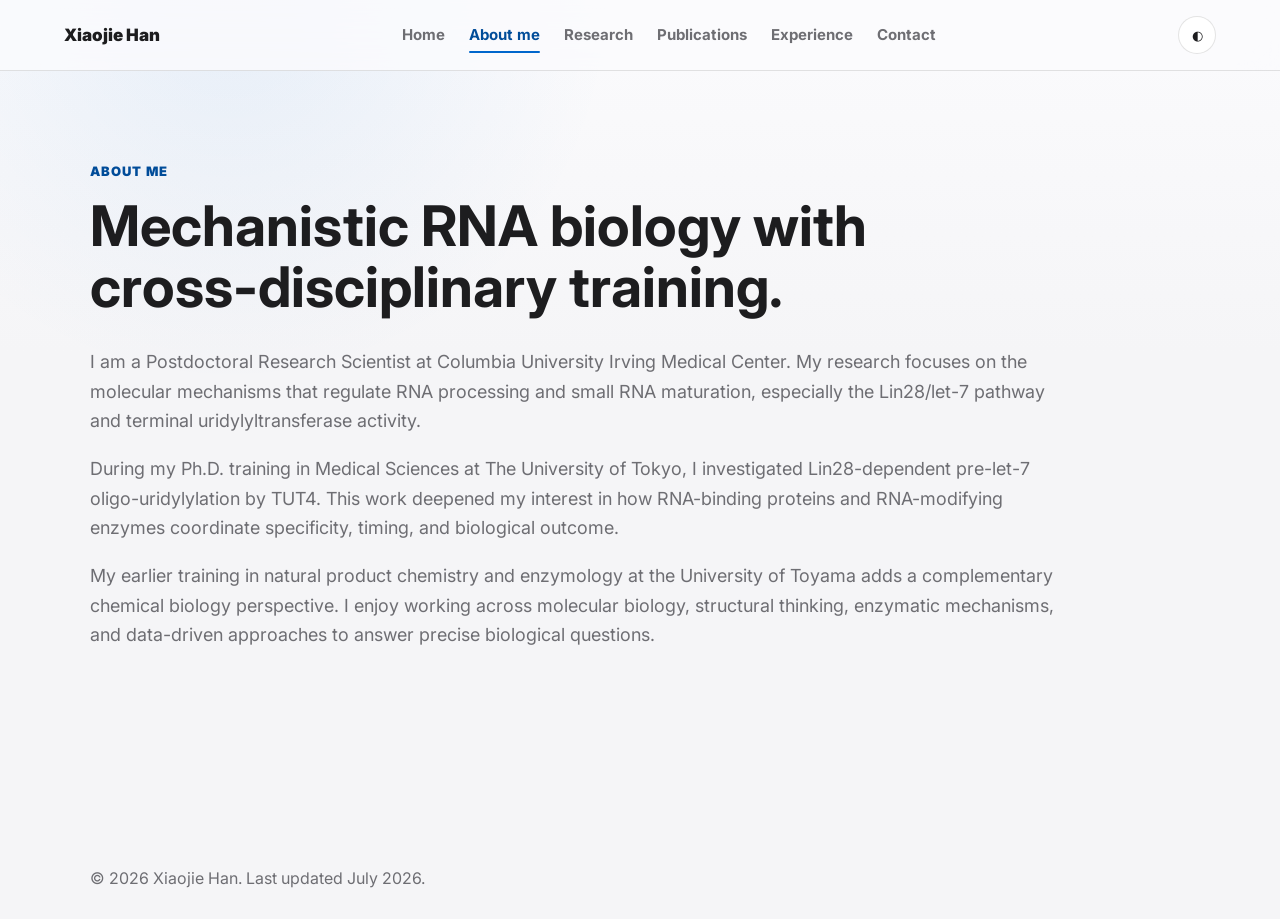
==== about.html @ de633164 "Initial personal homepage" ====
<!doctype html>
<html lang="en">
  <head>
    <meta charset="UTF-8" />
    <meta name="viewport" content="width=device-width, initial-scale=1.0" />
    <meta name="description" content="About Xiaojie Han, Ph.D." />
    <title>About me | Xiaojie Han, Ph.D.</title>
    <link rel="preconnect" href="https://fonts.googleapis.com" />
    <link rel="preconnect" href="https://fonts.gstatic.com" crossorigin />
    <link
      href="https://fonts.googleapis.com/css2?family=Inter:wght@400;500;700;800;900&family=Noto+Sans+SC:wght@400;500;700&display=swap"
      rel="stylesheet"
    />
    <link rel="stylesheet" href="styles.css" />
  </head>
  <body>
    <header class="site-header">
      <a class="brand" href="index.html">Xiaojie Han</a>
      <nav class="nav-links" aria-label="Primary navigation">
        <a href="index.html">Home</a>
        <a class="active" href="about.html">About me</a>
        <a href="research.html">Research</a>
        <a href="publications.html">Publications</a>
        <a href="experience.html">Experience</a>
        <a href="contact.html">Contact</a>
      </nav>
      <button class="theme-toggle" type="button" aria-label="Toggle dark mode">
        <span aria-hidden="true">◐</span>
      </button>
    </header>

    <main>
      <section class="section about-section page-section">
        <div class="section-heading">
          <p class="eyebrow">About me</p>
          <h1>Mechanistic RNA biology with cross-disciplinary training.</h1>
        </div>
        <div class="about-copy">
          <p>
            I am a Postdoctoral Research Scientist at Columbia University Irving
            Medical Center. My research focuses on the molecular mechanisms that
            regulate RNA processing and small RNA maturation, especially the
            Lin28/let-7 pathway and terminal uridylyltransferase activity.
          </p>
          <p>
            During my Ph.D. training in Medical Sciences at The University of
            Tokyo, I investigated Lin28-dependent pre-let-7 oligo-uridylylation
            by TUT4. This work deepened my interest in how RNA-binding proteins
            and RNA-modifying enzymes coordinate specificity, timing, and
            biological outcome.
          </p>
          <p>
            My earlier training in natural product chemistry and enzymology at
            the University of Toyama adds a complementary chemical biology
            perspective. I enjoy working across molecular biology, structural
            thinking, enzymatic mechanisms, and data-driven approaches to answer
            precise biological questions.
          </p>
        </div>
      </section>
    </main>

    <footer class="site-footer">
      <p>© <span id="year"></span> Xiaojie Han. Last updated July 2026.</p>
    </footer>
    <script src="script.js"></script>
  </body>
</html>
---- styles.css ----
:root {
  color-scheme: light;
  --bg: #f5f5f7;
  --bg-soft: #fbfbfd;
  --surface: #ffffff;
  --surface-strong: #f0f2f5;
  --text: #1d1d1f;
  --muted: #6e6e73;
  --line: rgba(29, 29, 31, 0.12);
  --accent: #0066cc;
  --accent-strong: #004c99;
  --accent-soft: rgba(0, 102, 204, 0.1);
  --gold: #8a6d3b;
  --shadow: 0 12px 32px rgba(0, 0, 0, 0.07);
  --max: 1180px;
}

body.dark {
  color-scheme: dark;
  --bg: #000000;
  --bg-soft: #161617;
  --surface: #1d1d1f;
  --surface-strong: #2c2c2e;
  --text: #f5f5f7;
  --muted: #a1a1a6;
  --line: rgba(245, 245, 247, 0.16);
  --accent: #2997ff;
  --accent-strong: #7cc0ff;
  --accent-soft: rgba(41, 151, 255, 0.14);
  --gold: #d2b46d;
  --shadow: 0 16px 44px rgba(0, 0, 0, 0.36);
}

* {
  box-sizing: border-box;
}

html {
  scroll-behavior: smooth;
}

body {
  margin: 0;
  color: var(--text);
  background:
    radial-gradient(circle at 18% 0%, rgba(0, 102, 204, 0.08), transparent 24rem),
    linear-gradient(180deg, var(--bg-soft), var(--bg) 22rem);
  font-family: Inter, "Noto Sans SC", system-ui, -apple-system, BlinkMacSystemFont,
    "Segoe UI", sans-serif;
  line-height: 1.65;
}

a {
  color: inherit;
  text-decoration: none;
}

a:hover,
a:focus-visible {
  color: var(--accent-strong);
}

a:focus-visible,
button:focus-visible {
  outline: 3px solid var(--accent-soft);
  outline-offset: 3px;
}

.site-header {
  position: sticky;
  top: 0;
  z-index: 20;
  display: flex;
  align-items: center;
  justify-content: space-between;
  gap: 24px;
  padding: 16px clamp(20px, 5vw, 76px);
  background: color-mix(in srgb, var(--bg-soft) 84%, transparent);
  border-bottom: 1px solid var(--line);
  backdrop-filter: blur(18px);
}

.brand {
  flex: 0 0 auto;
  color: var(--text);
  font-size: 17px;
  font-weight: 900;
}

.nav-links {
  display: flex;
  align-items: center;
  gap: clamp(10px, 2vw, 24px);
  color: var(--muted);
  font-size: 15px;
  font-weight: 700;
}

.nav-links a {
  position: relative;
  padding: 6px 0;
}

.nav-links a.active {
  color: var(--accent-strong);
}

.nav-links a.active::after,
.nav-links a:hover::after,
.nav-links a:focus-visible::after {
  position: absolute;
  right: 0;
  bottom: 0;
  left: 0;
  height: 2px;
  content: "";
  background: var(--accent);
  border-radius: 999px;
}

.theme-toggle {
  display: inline-grid;
  width: 38px;
  height: 38px;
  place-items: center;
  cursor: pointer;
  color: var(--text);
  background: var(--surface);
  border: 1px solid var(--line);
  border-radius: 999px;
}

.hero {
  display: grid;
  grid-template-columns: minmax(0, 1fr) minmax(320px, 0.52fr);
  align-items: start;
  gap: clamp(30px, 5vw, 64px);
  max-width: var(--max);
  margin: 0 auto;
  min-height: calc(100vh - 126px);
  padding: clamp(46px, 7vw, 82px) clamp(20px, 5vw, 40px);
  border-bottom: 1px solid var(--line);
}

.hero-copy {
  max-width: 850px;
}

.eyebrow {
  margin: 0 0 14px;
  color: var(--accent-strong);
  font-size: 13px;
  font-weight: 900;
  letter-spacing: 0.08em;
  text-transform: uppercase;
}

h1,
h2,
h3,
p {
  margin-top: 0;
}

h1 {
  margin-bottom: 20px;
  font-size: clamp(44px, 7vw, 82px);
  line-height: 1.02;
  letter-spacing: 0;
}

.section h1,
.contact-section h1 {
  max-width: 880px;
  font-size: clamp(34px, 5vw, 56px);
  line-height: 1.08;
}

h2 {
  margin-bottom: 18px;
  font-size: clamp(30px, 4vw, 50px);
  line-height: 1.15;
  letter-spacing: 0;
}

h3 {
  margin-bottom: 10px;
  font-size: 21px;
  line-height: 1.32;
}

.lead {
  max-width: 760px;
  color: var(--muted);
  font-size: clamp(17px, 2vw, 21px);
}

.role-line {
  max-width: 860px;
  margin-bottom: 22px;
  color: var(--accent-strong);
  font-size: clamp(16px, 2vw, 21px);
  font-weight: 800;
}

.social-links,
.contact-links {
  display: flex;
  flex-wrap: wrap;
  gap: 12px;
  margin-top: 32px;
}

.social-links a,
.contact-links a {
  display: inline-flex;
  min-height: 44px;
  align-items: center;
  justify-content: center;
  padding: 9px 16px;
  border: 1px solid var(--line);
  border-radius: 7px;
  font-weight: 900;
}

.social-links a {
  background: color-mix(in srgb, var(--surface) 88%, transparent);
  box-shadow: 0 1px 0 rgba(255, 255, 255, 0.45) inset;
  transition:
    border-color 160ms ease,
    color 160ms ease,
    transform 160ms ease,
    background 160ms ease;
}

.social-links a:first-child {
  color: #ffffff;
  background: var(--accent);
  border-color: var(--accent);
}

.social-links a:hover,
.social-links a:focus-visible,
.contact-links a:hover,
.contact-links a:focus-visible {
  transform: translateY(-1px);
  border-color: color-mix(in srgb, var(--accent) 60%, var(--line));
}

.contact-links a {
  background: var(--surface);
}

.profile-panel,
.highlight-panel {
  display: grid;
  gap: 18px;
  padding: clamp(18px, 3vw, 26px);
  background:
    linear-gradient(180deg, color-mix(in srgb, var(--surface) 98%, transparent), var(--surface)),
    var(--surface);
  border: 1px solid var(--line);
  border-radius: 8px;
  box-shadow: var(--shadow);
}

.portrait {
  display: grid;
  aspect-ratio: 1;
  place-items: center;
  color: var(--surface);
  background:
    linear-gradient(135deg, rgba(255, 255, 255, 0.18), transparent 42%),
    radial-gradient(circle at 36% 28%, rgba(255, 255, 255, 0.26), transparent 18%),
    linear-gradient(160deg, #1d1d1f, var(--accent));
  border-radius: 8px;
}

.portrait span {
  font-size: clamp(52px, 7vw, 82px);
  font-weight: 900;
}

.profile-name {
  margin-bottom: 2px;
  font-size: 27px;
  font-weight: 900;
}

.profile-role {
  margin-bottom: 0;
  color: var(--muted);
}

.interest-list {
  padding-top: 4px;
  border-top: 1px solid var(--line);
}

.interest-list h2 {
  margin-bottom: 10px;
  font-size: 20px;
}

.interest-list ul {
  display: flex;
  flex-wrap: wrap;
  gap: 8px;
  margin: 0;
  padding-left: 0;
  color: var(--muted);
  list-style: none;
}

.interest-list li {
  padding: 5px 9px;
  background: color-mix(in srgb, var(--accent-soft) 70%, var(--surface));
  border: 1px solid var(--line);
  border-radius: 999px;
  font-size: 13px;
  font-weight: 800;
}

.quick-facts {
  display: grid;
  gap: 13px;
  margin: 0;
}

.quick-facts div {
  display: grid;
  gap: 3px;
  padding-top: 13px;
  border-top: 1px solid var(--line);
}

dt {
  color: var(--muted);
  font-size: 14px;
  font-weight: 800;
}

dd {
  margin: 0;
  font-weight: 900;
}

.section,
.contact-section {
  max-width: var(--max);
  margin: 0 auto;
  padding: clamp(54px, 7vw, 92px) clamp(20px, 5vw, 40px);
}

.page-section {
  min-height: calc(100vh - 134px);
}

.section-heading {
  max-width: 860px;
  margin-bottom: 30px;
}

.about-copy {
  max-width: 980px;
  color: var(--muted);
  font-size: 18px;
}

.about-copy p {
  margin-bottom: 18px;
}

.research-grid {
  display: grid;
  grid-template-columns: repeat(3, minmax(0, 1fr));
  gap: 18px;
}

.research-card {
  display: grid;
  gap: 16px;
  padding: 22px;
  background: var(--surface);
  border: 1px solid var(--line);
  border-radius: 8px;
  box-shadow: 0 10px 26px rgba(0, 0, 0, 0.045);
  transition:
    border-color 160ms ease,
    transform 160ms ease,
    box-shadow 160ms ease;
}

.research-card:hover {
  transform: translateY(-2px);
  border-color: color-mix(in srgb, var(--accent) 42%, var(--line));
  box-shadow: 0 16px 34px rgba(0, 0, 0, 0.08);
}

.research-card p {
  margin-bottom: 0;
  color: var(--muted);
}

.diagram {
  position: relative;
  min-height: 132px;
  overflow: hidden;
  background: var(--surface-strong);
  border: 1px solid var(--line);
  border-radius: 8px;
}

.rna-diagram span {
  position: absolute;
  left: 18%;
  width: 64%;
  height: 2px;
  background: var(--accent);
  transform-origin: left center;
}

.rna-diagram span:nth-child(1) {
  top: 40%;
  transform: rotate(10deg);
}

.rna-diagram span:nth-child(2) {
  top: 50%;
  transform: rotate(-8deg);
}

.rna-diagram span:nth-child(3) {
  top: 61%;
  transform: rotate(7deg);
}

.enzyme-diagram span:first-child {
  position: absolute;
  inset: 26px 32px 42px;
  border: 18px solid var(--accent-soft);
  border-radius: 999px 999px 999px 40px;
}

.enzyme-diagram span:last-child {
  position: absolute;
  right: 34px;
  bottom: 32px;
  width: 90px;
  height: 8px;
  background: var(--accent);
  border-radius: 999px;
  transform: rotate(-18deg);
}

.chemistry-diagram span {
  position: absolute;
  width: 44px;
  height: 44px;
  border: 2px solid var(--accent);
  border-radius: 50%;
}

.chemistry-diagram span:nth-child(1) {
  top: 38px;
  left: 42px;
}

.chemistry-diagram span:nth-child(2) {
  top: 38px;
  left: 96px;
}

.chemistry-diagram span:nth-child(3) {
  top: 78px;
  left: 69px;
}

.publication-list {
  display: grid;
  gap: 16px;
}

.publication {
  padding: clamp(20px, 3vw, 28px);
  background: var(--surface);
  border: 1px solid var(--line);
  border-radius: 8px;
  box-shadow: 0 8px 24px rgba(0, 0, 0, 0.045);
}

.publication.featured {
  background:
    linear-gradient(135deg, color-mix(in srgb, var(--accent-soft) 75%, transparent), transparent 58%),
    var(--surface);
}

.publication p {
  color: var(--muted);
}

.publication a {
  color: var(--accent-strong);
  font-weight: 900;
}

.pub-meta {
  margin-bottom: 10px;
  color: var(--gold);
  font-size: 14px;
  font-weight: 900;
  text-transform: uppercase;
}

.two-column {
  display: grid;
  grid-template-columns: minmax(0, 1fr) minmax(300px, 0.58fr);
  gap: clamp(30px, 6vw, 76px);
}

.timeline {
  display: grid;
  gap: 14px;
}

.timeline article,
.highlight-item {
  padding: 20px;
  background: var(--surface);
  border: 1px solid var(--line);
  border-radius: 8px;
  box-shadow: 0 8px 22px rgba(0, 0, 0, 0.04);
}

.timeline span,
.highlight-item span {
  display: block;
  margin-bottom: 8px;
  color: var(--accent-strong);
  font-weight: 900;
}

.timeline p,
.highlight-item p {
  margin-bottom: 0;
  color: var(--muted);
}

.highlight-panel {
  align-self: start;
  background: var(--surface-strong);
}

.contact-section {
  display: grid;
  grid-template-columns: minmax(0, 0.85fr) minmax(280px, 0.68fr);
  align-items: center;
  gap: 32px;
  background:
    linear-gradient(135deg, var(--surface-strong), color-mix(in srgb, var(--surface) 72%, var(--surface-strong)));
  border: 1px solid var(--line);
  border-radius: 8px;
  box-shadow: 0 10px 30px rgba(0, 0, 0, 0.055);
}

.contact-section p {
  max-width: 660px;
  color: var(--muted);
}

.contact-links {
  justify-content: flex-end;
  margin-top: 0;
}

.site-footer {
  max-width: var(--max);
  margin: 0 auto;
  padding: 28px clamp(20px, 5vw, 40px);
  color: var(--muted);
}

.site-footer p {
  margin: 0;
}

@media (max-width: 920px) {
  .site-header {
    align-items: flex-start;
    flex-wrap: wrap;
    gap: 12px 18px;
  }

  .nav-links {
    order: 3;
    width: 100%;
    overflow-x: auto;
    padding-bottom: 3px;
    scrollbar-width: thin;
  }

  .hero,
  .research-grid,
  .two-column,
  .contact-section {
    grid-template-columns: 1fr;
  }

  .hero {
    min-height: auto;
  }

  .profile-panel {
    max-width: 520px;
  }

  .contact-links {
    justify-content: flex-start;
  }
}

@media (max-width: 540px) {
  .site-header,
  .hero,
  .section,
  .contact-section,
  .site-footer {
    padding-inline: 16px;
  }

  h1 {
    font-size: 40px;
  }

  .section h1,
  .contact-section h1 {
    font-size: 34px;
  }

  .social-links a,
  .contact-links a {
    width: 100%;
  }
}
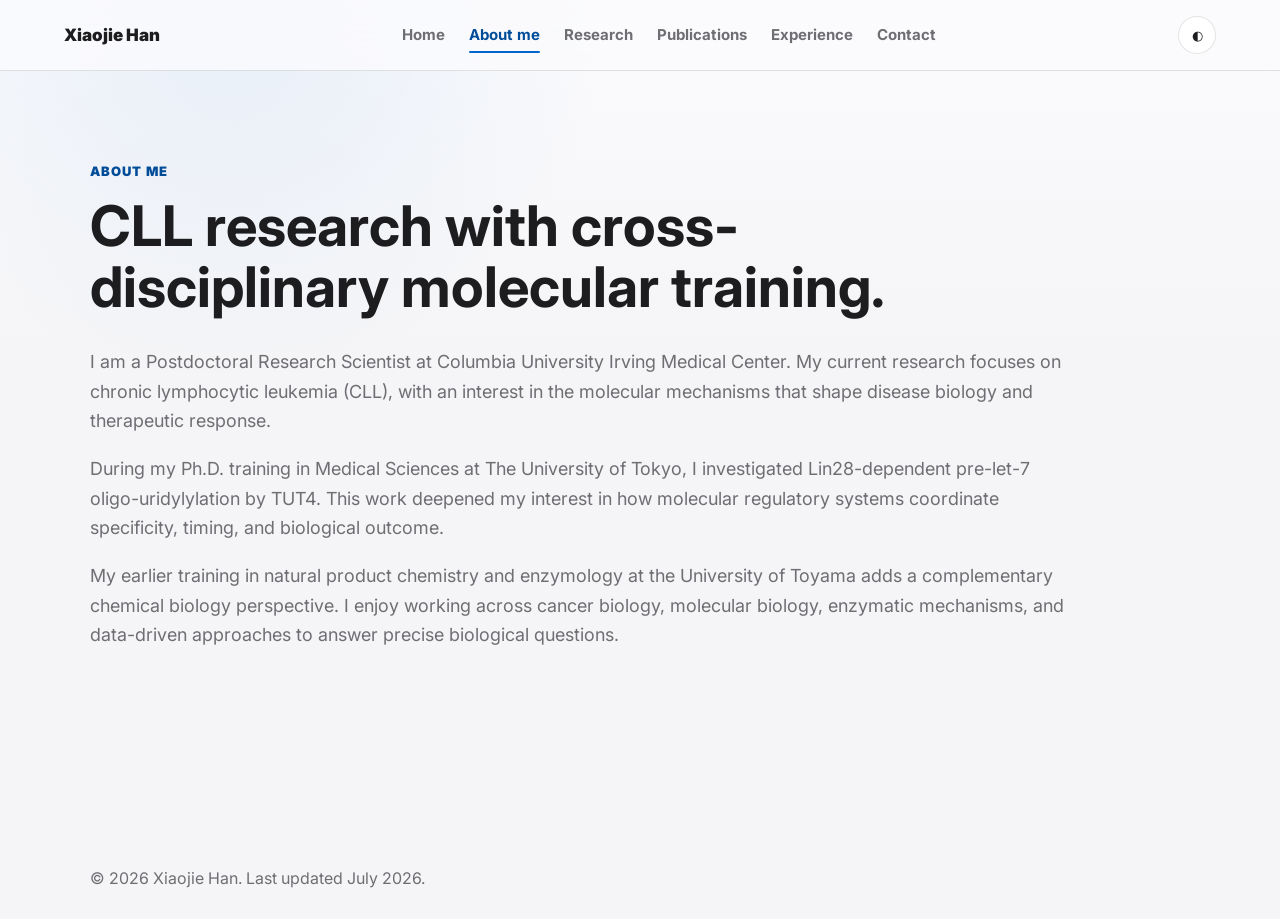
==== commit 19482d42: "Update research focus to CLL" ====
--- a/about.html
+++ b/about.html
@@ -5,6 +5,13 @@
     <meta name="viewport" content="width=device-width, initial-scale=1.0" />
     <meta name="description" content="About Xiaojie Han, Ph.D." />
     <title>About me | Xiaojie Han, Ph.D.</title>
+    <link rel="icon" href="assets/favicon.svg" type="image/svg+xml" />
+    <meta property="og:type" content="website" />
+    <meta property="og:title" content="About me | Xiaojie Han, Ph.D." />
+    <meta property="og:description" content="About Xiaojie Han, Ph.D., a chronic lymphocytic leukemia researcher at Columbia University Irving Medical Center." />
+    <meta property="og:url" content="https://hxjovo.github.io/about.html" />
+    <meta property="og:image" content="https://hxjovo.github.io/assets/og-image.svg" />
+    <meta name="twitter:card" content="summary_large_image" />
     <link rel="preconnect" href="https://fonts.googleapis.com" />
     <link rel="preconnect" href="https://fonts.gstatic.com" crossorigin />
     <link
@@ -33,27 +40,26 @@
       <section class="section about-section page-section">
         <div class="section-heading">
           <p class="eyebrow">About me</p>
-          <h1>Mechanistic RNA biology with cross-disciplinary training.</h1>
+          <h1>CLL research with cross-disciplinary molecular training.</h1>
         </div>
         <div class="about-copy">
           <p>
             I am a Postdoctoral Research Scientist at Columbia University Irving
-            Medical Center. My research focuses on the molecular mechanisms that
-            regulate RNA processing and small RNA maturation, especially the
-            Lin28/let-7 pathway and terminal uridylyltransferase activity.
+            Medical Center. My current research focuses on chronic lymphocytic
+            leukemia (CLL), with an interest in the molecular mechanisms that
+            shape disease biology and therapeutic response.
           </p>
           <p>
             During my Ph.D. training in Medical Sciences at The University of
             Tokyo, I investigated Lin28-dependent pre-let-7 oligo-uridylylation
-            by TUT4. This work deepened my interest in how RNA-binding proteins
-            and RNA-modifying enzymes coordinate specificity, timing, and
-            biological outcome.
+            by TUT4. This work deepened my interest in how molecular regulatory
+            systems coordinate specificity, timing, and biological outcome.
           </p>
           <p>
             My earlier training in natural product chemistry and enzymology at
             the University of Toyama adds a complementary chemical biology
-            perspective. I enjoy working across molecular biology, structural
-            thinking, enzymatic mechanisms, and data-driven approaches to answer
+            perspective. I enjoy working across cancer biology, molecular
+            biology, enzymatic mechanisms, and data-driven approaches to answer
             precise biological questions.
           </p>
         </div>
--- a/styles.css
+++ b/styles.css
@@ -276,6 +276,14 @@
   border-radius: 8px;
 }
 
+.portrait img {
+  display: block;
+  width: 100%;
+  height: 100%;
+  object-fit: cover;
+  border-radius: inherit;
+}
+
 .portrait span {
   font-size: clamp(52px, 7vw, 82px);
   font-weight: 900;
@@ -482,6 +490,10 @@
 }
 
 .publication {
+  display: grid;
+  grid-template-columns: minmax(118px, 150px) minmax(0, 1fr);
+  gap: 22px;
+  align-items: start;
   padding: clamp(20px, 3vw, 28px);
   background: var(--surface);
   border: 1px solid var(--line);
@@ -497,6 +509,21 @@
 
 .publication p {
   color: var(--muted);
+}
+
+.publication-thumb {
+  display: block;
+  width: 100%;
+  max-width: 150px;
+  height: auto;
+  background: #ffffff;
+  border: 1px solid var(--line);
+  border-radius: 8px;
+  box-shadow: 0 10px 24px rgba(0, 0, 0, 0.08);
+}
+
+.publication-body {
+  min-width: 0;
 }
 
 .publication a {
@@ -602,6 +629,7 @@
   .hero,
   .research-grid,
   .two-column,
+  .publication,
   .contact-section {
     grid-template-columns: 1fr;
   }
@@ -612,6 +640,10 @@
 
   .profile-panel {
     max-width: 520px;
+  }
+
+  .publication-thumb {
+    max-width: 180px;
   }
 
   .contact-links {
